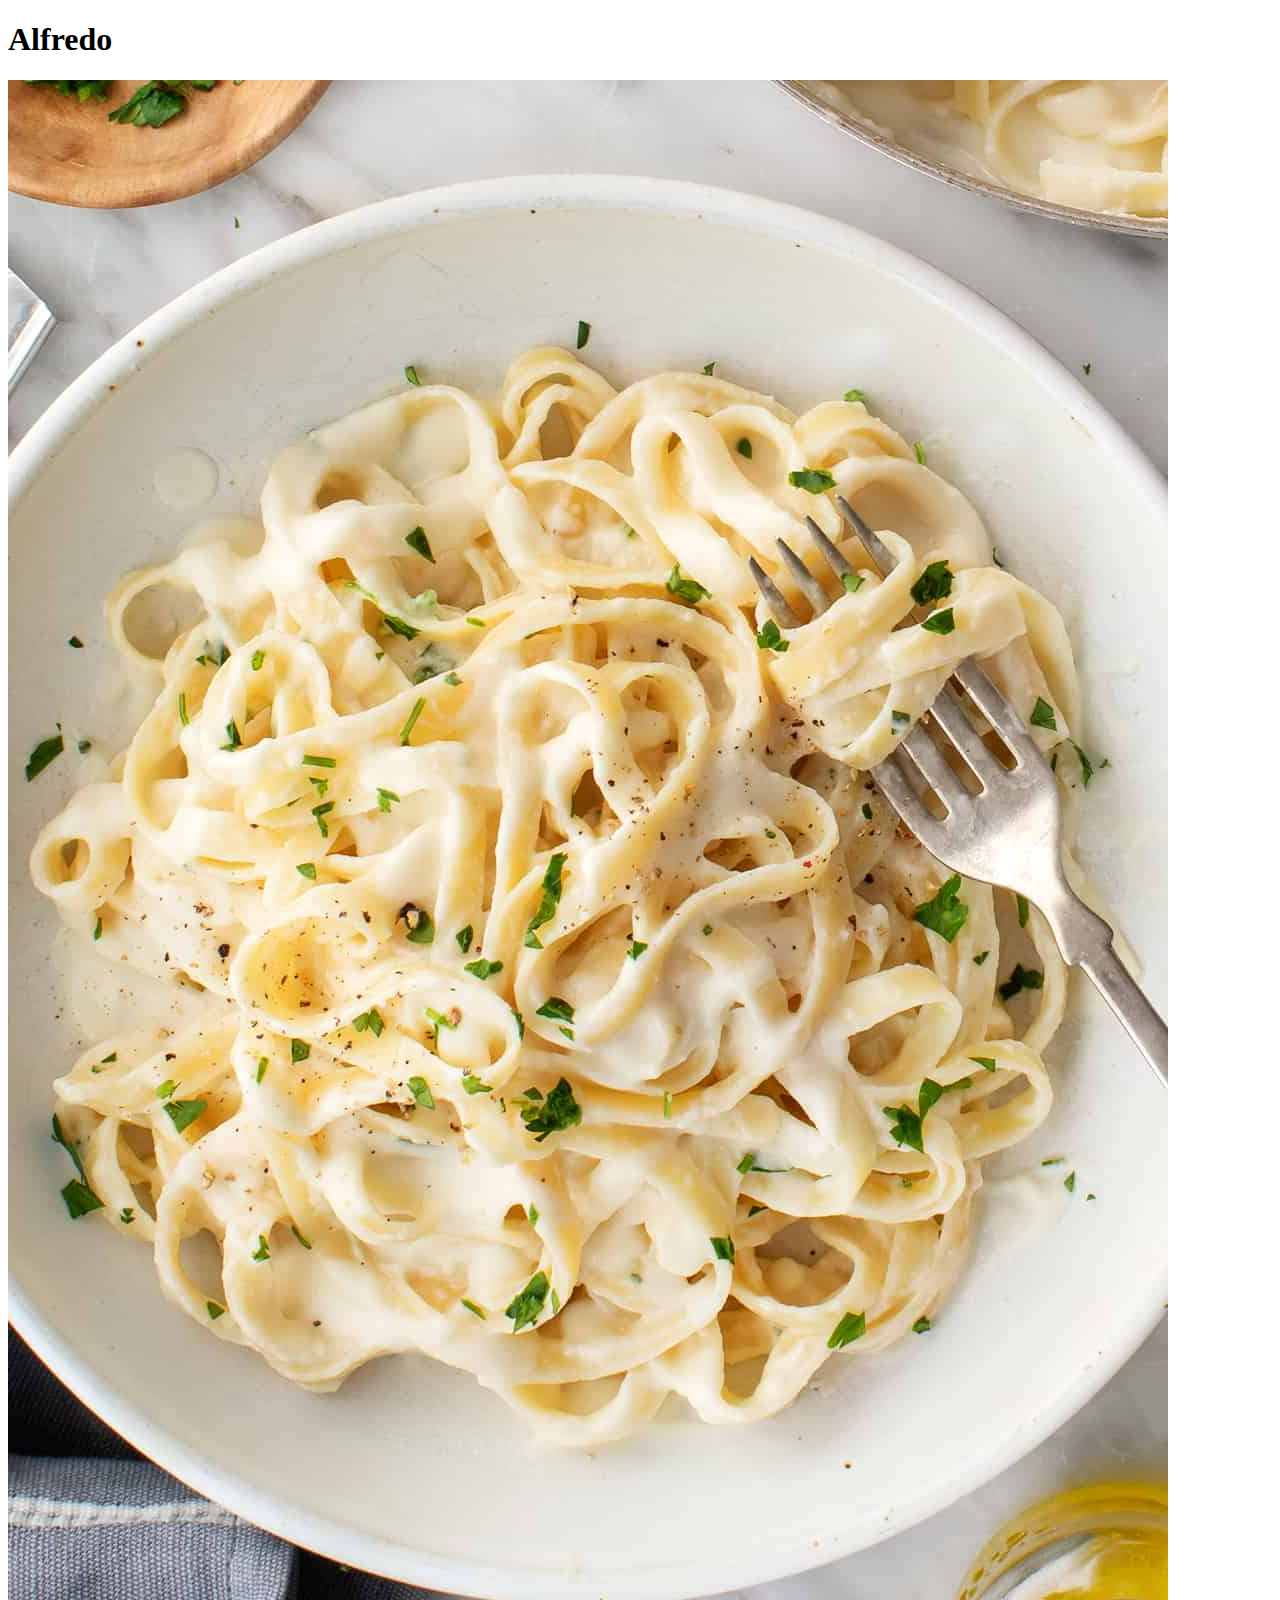
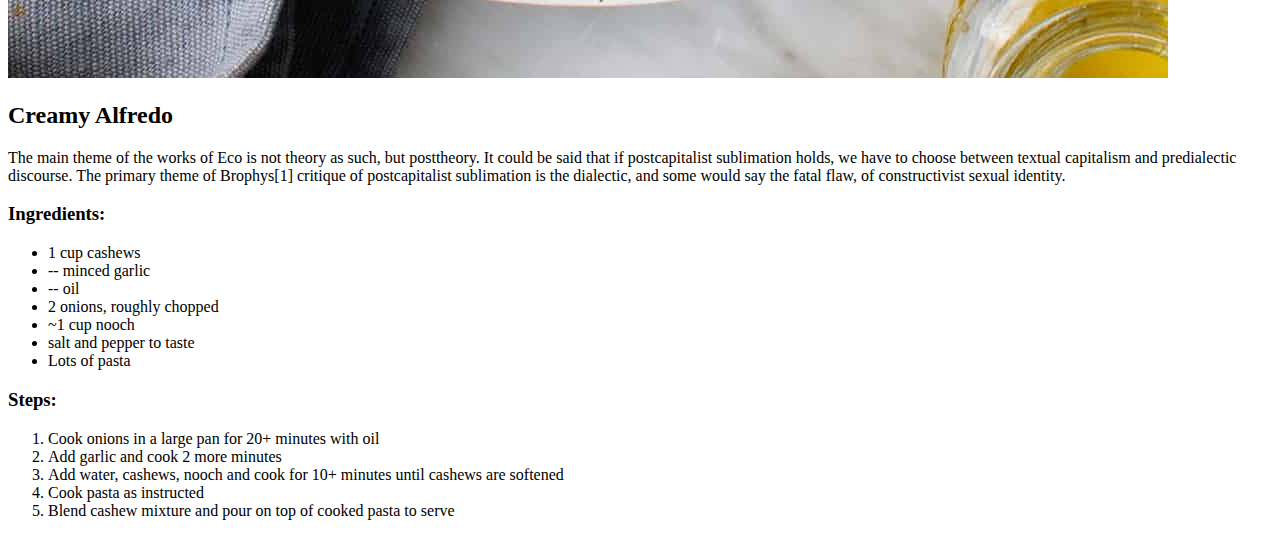
==== recipes/alfredo.html @ 03dda6a0 "Add title, image, 'description', ingredients, and steps" ====
<!DOCTYPE html>
<html lang="en">
<head>
    <meta charset="UTF-8">
    <meta http-equiv="X-UA-Compatible" content="IE=edge">
    <meta name="viewport" content="width=device-width, initial-scale=1.0">
    <title>Alfredo</title>
</head>
<body>
    <h1>Alfredo</h1>

    <p><img src="../images/alfredo.jpg" alt="Alfredo pasta with a sprinkling of parsley in a white bowl"></p>

    <h2>Creamy Alfredo</h2>
    <p>The main theme of the works of Eco is not theory as such, but posttheory. It
    could be said that if postcapitalist sublimation holds, we have to choose
    between textual capitalism and predialectic discourse. The primary theme of
    Brophys[1] critique of postcapitalist sublimation is the
    dialectic, and some would say the fatal flaw, of constructivist sexual
    identity.</p>

    <h3>Ingredients:</h3>
    <ul>
        <li>1 cup cashews</li>
        <li>-- minced garlic</li>
        <li>-- oil</li>
        <li>2 onions, roughly chopped</li>
        <li>~1 cup nooch</li>
        <li>salt and pepper to taste</li>
        <li>Lots of pasta</li>
    </ul>

    <h3>Steps:</h3>
    <ol>
        <li>Cook onions in a large pan for 20+ minutes with oil</li>
        <li>Add garlic and cook 2 more minutes</li>
        <li>Add water, cashews, nooch and cook for 10+ minutes until cashews are softened</li>
        <li>Cook pasta as instructed</li>
        <li>Blend cashew mixture and pour on top of cooked pasta to serve</li>
    </ol>
    
</body>
</html>
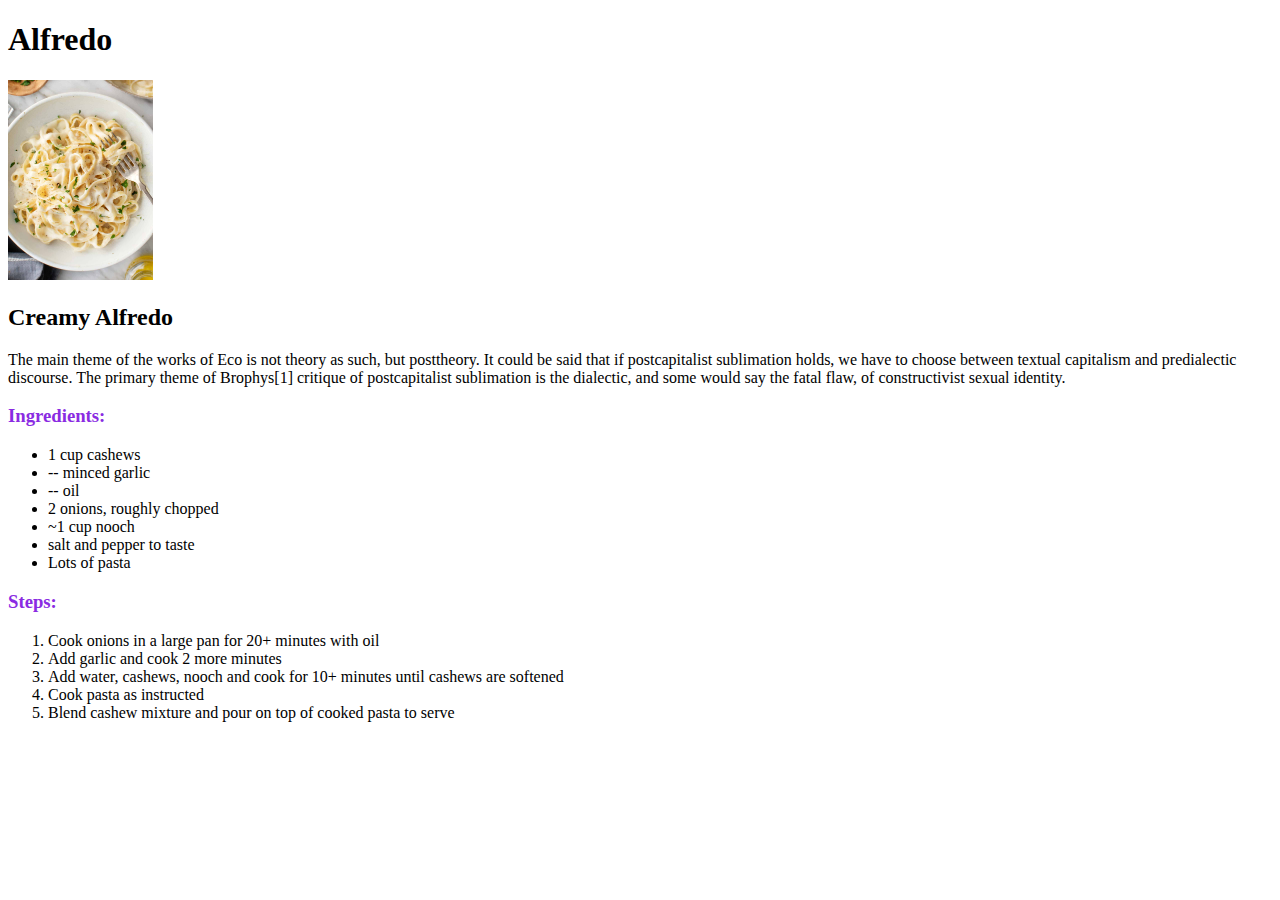
==== commit f747188a: "Add css to website" ====
--- a/recipes/alfredo.html
+++ b/recipes/alfredo.html
@@ -5,11 +5,12 @@
     <meta http-equiv="X-UA-Compatible" content="IE=edge">
     <meta name="viewport" content="width=device-width, initial-scale=1.0">
     <title>Alfredo</title>
+    <link rel="stylesheet" href="style.css">
 </head>
 <body>
     <h1>Alfredo</h1>
 
-    <p><img src="../images/alfredo.jpg" alt="Alfredo pasta with a sprinkling of parsley in a white bowl"></p>
+    <p><img class="avatar" src="../images/alfredo.jpg" alt="Alfredo pasta with a sprinkling of parsley in a white bowl"></p>
 
     <h2>Creamy Alfredo</h2>
     <p>The main theme of the works of Eco is not theory as such, but posttheory. It
@@ -19,7 +20,7 @@
     dialectic, and some would say the fatal flaw, of constructivist sexual
     identity.</p>
 
-    <h3>Ingredients:</h3>
+    <h3 class="h3">Ingredients:</h3>
     <ul>
         <li>1 cup cashews</li>
         <li>-- minced garlic</li>
@@ -30,7 +31,7 @@
         <li>Lots of pasta</li>
     </ul>
 
-    <h3>Steps:</h3>
+    <h3 class="h3">Steps:</h3>
     <ol>
         <li>Cook onions in a large pan for 20+ minutes with oil</li>
         <li>Add garlic and cook 2 more minutes</li>
--- a/recipes/style.css
+++ b/recipes/style.css
@@ -0,0 +1,8 @@
+.h3{
+    color: blueviolet;
+}
+
+.avatar{
+    height: 200px;
+    width: auto;
+}